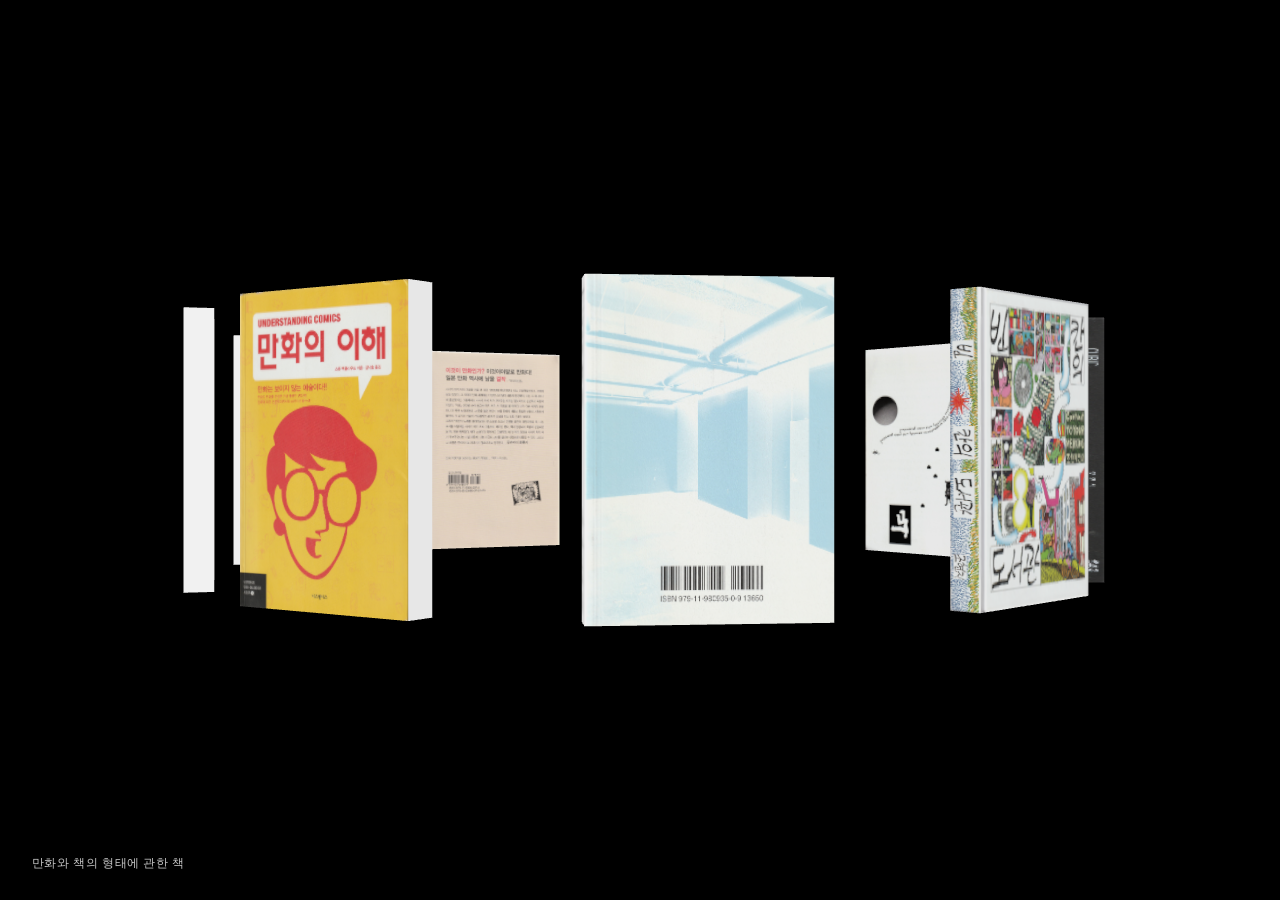
==== 스케치/index.html @ 076b5c55 "library 추가(26.08.13)" ====
<!doctype html>
<html lang="ko">
<head>
  <meta charset="utf-8" />
  <title>스케치</title>
  <meta name="viewport" content="width=device-width, initial-scale=1" />
  <link rel="stylesheet" href="style.css?v=9" />
</head>
<body class="portfolio-embed">
  <header class="site-header">
    <a class="logo-link" href="index.html" aria-label="홈으로 이동">
      <span class="site-wordmark">apple.slice.kr</span>
    </a>
    <nav class="site-nav" aria-label="주요 메뉴">
      <a class="active" href="index.html">Books</a>
    </nav>
  </header>

  <p class="interaction-hint">만화와 책의 형태에 관한 책</p>

  <aside class="book-panel" id="book-panel" aria-live="polite" aria-hidden="true">
    <p class="book-number" id="book-number"></p>
    <h1 id="book-title"></h1>
    <p class="book-author" id="book-author"></p>
    <dl class="book-details">
      <div>
        <dt>Pages</dt>
        <dd id="book-pages"></dd>
      </div>
      <div>
        <dt>Size</dt>
        <dd id="book-size"></dd>
      </div>
    </dl>
  </aside>

<!-- 3D는 전부 JS에서 만듭니다. -->
  <!-- 1) 한국어 3D 라이브러리 (three.js가 안에 들어있어요 — 따로 설치 안 해도 됩니다) -->
  <script src="KRthree.js"></script>
  <script>
    // 한국어 함수들을 바로 쓸 수 있게 등록합니다. (이 두 줄은 그대로 두세요)
    Object.assign(window, KCC3D)
    window.THREE = KCC3D.THREE
  </script>

  <!-- 2) 내가 작성하는 코드 -->
  <script src="script.js?v=11"></script>
</body>
</html>
---- 스케치/style.css ----
html, body {
  margin: 0;
  height: 100%;
  overflow: hidden;
  font-family: Arial, Helvetica, sans-serif;
  background: #000;
}
canvas {
  position: fixed;
  inset: 0;
  z-index: 0;
  display: block;
  touch-action: none;
  cursor: grab;
}

canvas:active { cursor: grabbing; }

.site-header {
  position: fixed;
  inset: 28px 32px auto;
  z-index: 10;
  display: flex;
  align-items: flex-start;
  justify-content: space-between;
}

.portfolio-embed .site-header { display: none; }

.logo-link {
  display: block;
  line-height: 0;
  text-decoration: none;
}

.site-wordmark {
  display: block;
  color: #fff;
  font-family: Arial, Helvetica, sans-serif;
  font-size: clamp(18px, 2vw, 28px);
  font-weight: 700;
  line-height: 1;
  letter-spacing: -.045em;
}

.site-nav {
  display: flex;
  gap: 24px;
}

.site-nav a {
  color: #fff;
  font-size: 13px;
  font-weight: 700;
  letter-spacing: .08em;
  text-decoration: none;
  text-transform: uppercase;
}

.site-nav a:not(.active) {
  opacity: .55;
}

.site-nav a:hover,
.site-nav a:focus-visible {
  opacity: 1;
}

.interaction-hint {
  position: fixed;
  left: 32px;
  bottom: 28px;
  z-index: 9;
  margin: 0;
  color: rgba(255, 255, 255, .78);
  font-size: 12px;
  letter-spacing: .04em;
}

.book-panel {
  position: fixed;
  right: 32px;
  bottom: 28px;
  z-index: 100;
  width: min(292px, calc(100vw - 64px));
  padding: 20px;
  box-sizing: border-box;
  background: #fff;
  color: #000;
  opacity: 0;
  visibility: hidden;
  transform: translateY(16px);
  pointer-events: none;
  transition: opacity .25s ease, transform .25s ease, visibility 0s linear .25s;
}

.book-panel.is-visible {
  opacity: 1;
  visibility: visible;
  transform: translateY(0);
  pointer-events: auto;
  transition-delay: 0s;
}

.book-number,
.book-author {
  margin: 0;
  font-size: 10px;
  font-weight: 700;
  letter-spacing: .1em;
  line-height: 1.32;
  text-transform: uppercase;
}

.book-panel h1 {
  margin: 11px 0 6px;
  font-size: clamp(14px, 1.73vw, 22px);
  line-height: 1.13;
  letter-spacing: -.04em;
}

.book-details {
  display: grid;
  grid-template-columns: 1fr 1fr;
  gap: 16px;
  margin: 19px 0 0;
  padding-top: 16px;
  border-top: 1px solid rgba(0, 0, 0, .2);
}

.book-details div {
  min-width: 0;
}

.book-details dt {
  margin-bottom: 5px;
  font-size: 8px;
  font-weight: 700;
  letter-spacing: .1em;
  line-height: 1.32;
  text-transform: uppercase;
}

.book-details dd {
  margin: 0;
  font-size: 12px;
  font-weight: 700;
  line-height: 1.32;
}

@media (max-width: 600px) {
  .site-header {
    inset: 20px 20px auto;
  }

  .site-nav {
    gap: 16px;
  }

  .interaction-hint {
    display: none;
  }

  .book-panel {
    right: 20px;
    bottom: 20px;
    width: min(292px, calc(100vw - 40px));
    padding: 16px;
  }
}
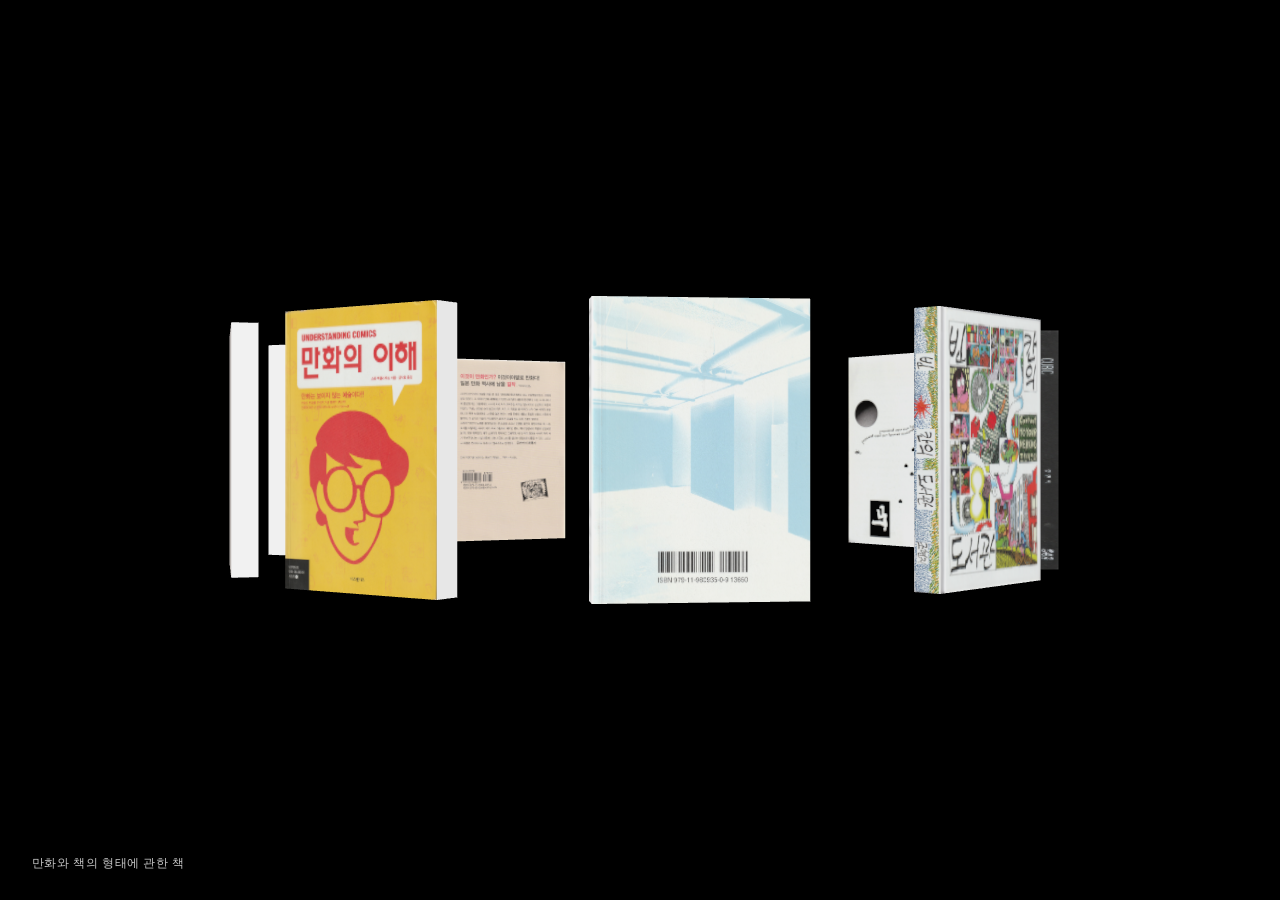
==== commit b2ba9382: "세부사항 수정" ====
--- a/스케치/index.html
+++ b/스케치/index.html
@@ -4,7 +4,7 @@
   <meta charset="utf-8" />
   <title>스케치</title>
   <meta name="viewport" content="width=device-width, initial-scale=1" />
-  <link rel="stylesheet" href="style.css?v=9" />
+  <link rel="stylesheet" href="style.css?v=14" />
 </head>
 <body class="portfolio-embed">
   <header class="site-header">
@@ -44,6 +44,6 @@
   </script>
 
   <!-- 2) 내가 작성하는 코드 -->
-  <script src="script.js?v=11"></script>
+  <script src="script.js?v=13"></script>
 </body>
 </html>
--- a/스케치/style.css
+++ b/스케치/style.css
@@ -87,6 +87,7 @@
   box-sizing: border-box;
   background: #fff;
   color: #000;
+  border-radius: 12px;
   opacity: 0;
   visibility: hidden;
   transform: translateY(16px);
@@ -162,9 +163,20 @@
   }
 
   .book-panel {
-    right: 20px;
-    bottom: 20px;
-    width: min(292px, calc(100vw - 40px));
-    padding: 16px;
+    right: auto;
+    bottom: 14px;
+    left: 50%;
+    width: min(70vw, 288px);
+    max-height: calc(100svh - 90px);
+    padding: 15px;
+    border-radius: 12px;
+    transform: translate(-50%, calc(100% + 28px));
+    transition: opacity .32s ease, transform .42s cubic-bezier(.22,.75,.24,1), visibility 0s linear .42s;
   }
+
+  .book-panel.is-visible {
+    transform: translate(-50%, 0);
+    transition-delay: 0s;
+  }
+
 }
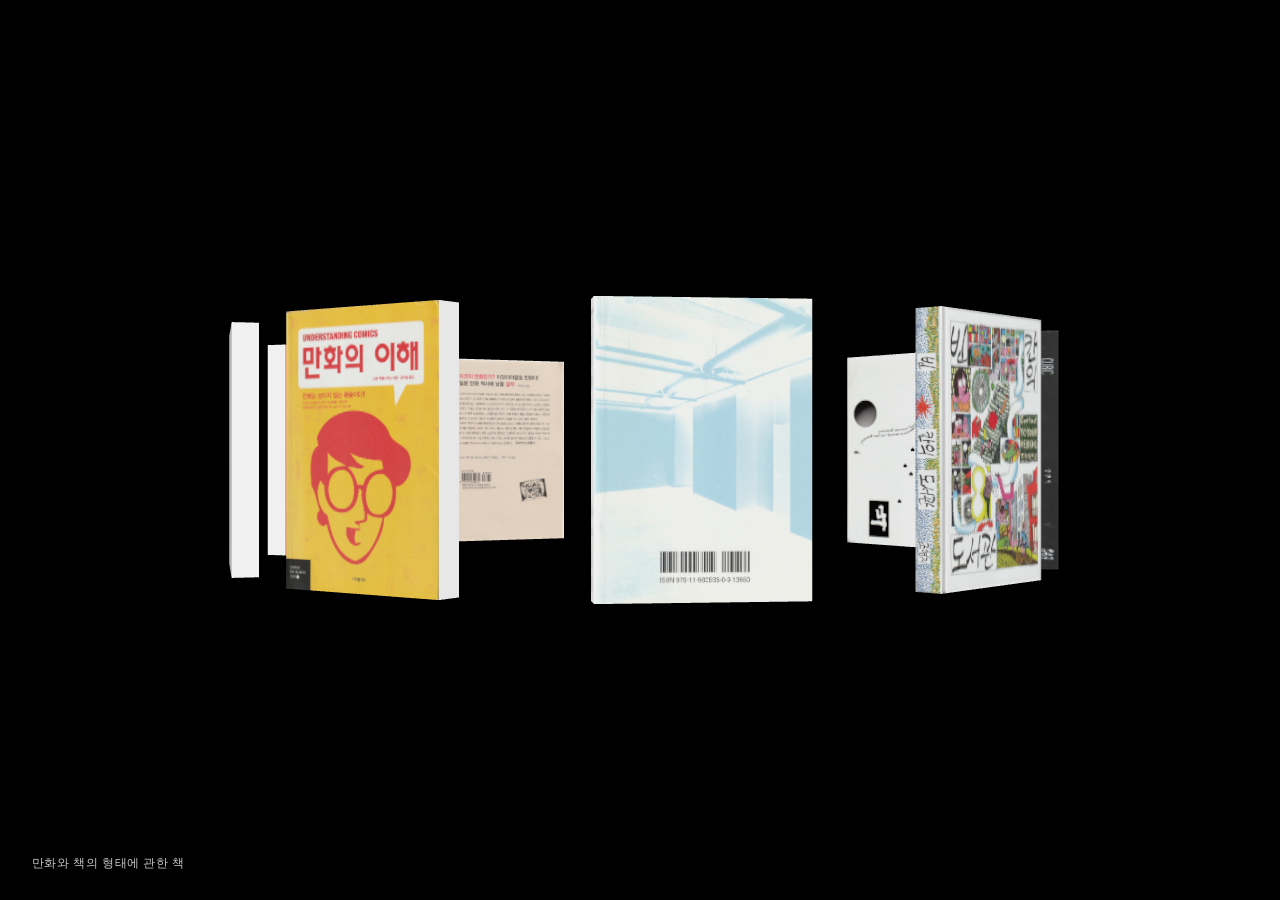
==== commit 28691148: "세부사항 수정(26.08.14)" ====
--- a/스케치/index.html
+++ b/스케치/index.html
@@ -4,7 +4,7 @@
   <meta charset="utf-8" />
   <title>스케치</title>
   <meta name="viewport" content="width=device-width, initial-scale=1" />
-  <link rel="stylesheet" href="style.css?v=14" />
+  <link rel="stylesheet" href="style.css?v=39" />
 </head>
 <body class="portfolio-embed">
   <header class="site-header">
@@ -20,16 +20,26 @@
 
   <aside class="book-panel" id="book-panel" aria-live="polite" aria-hidden="true">
     <p class="book-number" id="book-number"></p>
-    <h1 id="book-title"></h1>
-    <p class="book-author" id="book-author"></p>
+    <div class="book-heading">
+      <h1 id="book-title"></h1>
+      <p class="book-author" id="book-author"></p>
+    </div>
     <dl class="book-details">
       <div>
-        <dt>Pages</dt>
-        <dd id="book-pages"></dd>
+        <dt>Year</dt>
+        <dd id="book-year"></dd>
+      </div>
+      <div>
+        <dt>Format</dt>
+        <dd id="book-format"></dd>
       </div>
       <div>
         <dt>Size</dt>
         <dd id="book-size"></dd>
+      </div>
+      <div>
+        <dt>Pages</dt>
+        <dd id="book-pages"></dd>
       </div>
     </dl>
   </aside>
@@ -44,6 +54,6 @@
   </script>
 
   <!-- 2) 내가 작성하는 코드 -->
-  <script src="script.js?v=13"></script>
+  <script src="script.js?v=20"></script>
 </body>
 </html>
--- a/스케치/style.css
+++ b/스케치/style.css
@@ -80,10 +80,10 @@
 .book-panel {
   position: fixed;
   right: 32px;
-  bottom: 28px;
+  bottom: 32px;
   z-index: 100;
-  width: min(292px, calc(100vw - 64px));
-  padding: 20px;
+  width: min(320px, calc(100vw - 64px));
+  padding: 16px 22px;
   box-sizing: border-box;
   background: #fff;
   color: #000;
@@ -113,30 +113,45 @@
   text-transform: uppercase;
 }
 
+.book-heading {
+  display: flex;
+  align-items: baseline;
+  gap: 10px;
+  margin: 9px 0 5px;
+  white-space: nowrap;
+}
+
 .book-panel h1 {
-  margin: 11px 0 6px;
-  font-size: clamp(14px, 1.73vw, 22px);
+  min-width: 0;
+  margin: 0;
+  font-size: clamp(13.34px, 1.65vw, 21px);
   line-height: 1.13;
   letter-spacing: -.04em;
 }
 
+.book-heading .book-author {
+  flex: 0 0 auto;
+}
+
 .book-details {
-  display: grid;
-  grid-template-columns: 1fr 1fr;
-  gap: 16px;
-  margin: 19px 0 0;
-  padding-top: 16px;
+  display: flex;
+  justify-content: flex-start;
+  align-items: flex-start;
+  gap: clamp(12.65px, 3.8vw, 17.7px);
+  margin: 15px 0 0;
+  padding-top: 13px;
   border-top: 1px solid rgba(0, 0, 0, .2);
 }
 
 .book-details div {
-  min-width: 0;
+  flex: 0 0 auto;
+  text-align: left;
 }
 
 .book-details dt {
   margin-bottom: 5px;
   font-size: 8px;
-  font-weight: 700;
+  font-weight: 400;
   letter-spacing: .1em;
   line-height: 1.32;
   text-transform: uppercase;
@@ -145,8 +160,9 @@
 .book-details dd {
   margin: 0;
   font-size: 12px;
-  font-weight: 700;
+  font-weight: 400;
   line-height: 1.32;
+  white-space: nowrap;
 }
 
 @media (max-width: 600px) {
@@ -164,11 +180,11 @@
 
   .book-panel {
     right: auto;
-    bottom: 14px;
+    bottom: 20px;
     left: 50%;
-    width: min(70vw, 288px);
+    width: min(74.8vw, 292px);
     max-height: calc(100svh - 90px);
-    padding: 15px;
+    padding: 12px 16.5px;
     border-radius: 12px;
     transform: translate(-50%, calc(100% + 28px));
     transition: opacity .32s ease, transform .42s cubic-bezier(.22,.75,.24,1), visibility 0s linear .42s;
@@ -179,4 +195,16 @@
     transition-delay: 0s;
   }
 
-}
+  .book-panel h1 {
+    font-size: clamp(17px, 5.4vw, 21px);
+  }
+
+  .book-details dt {
+    font-size: 7px;
+  }
+
+  .book-details dd {
+    font-size: 10px;
+  }
+
+}
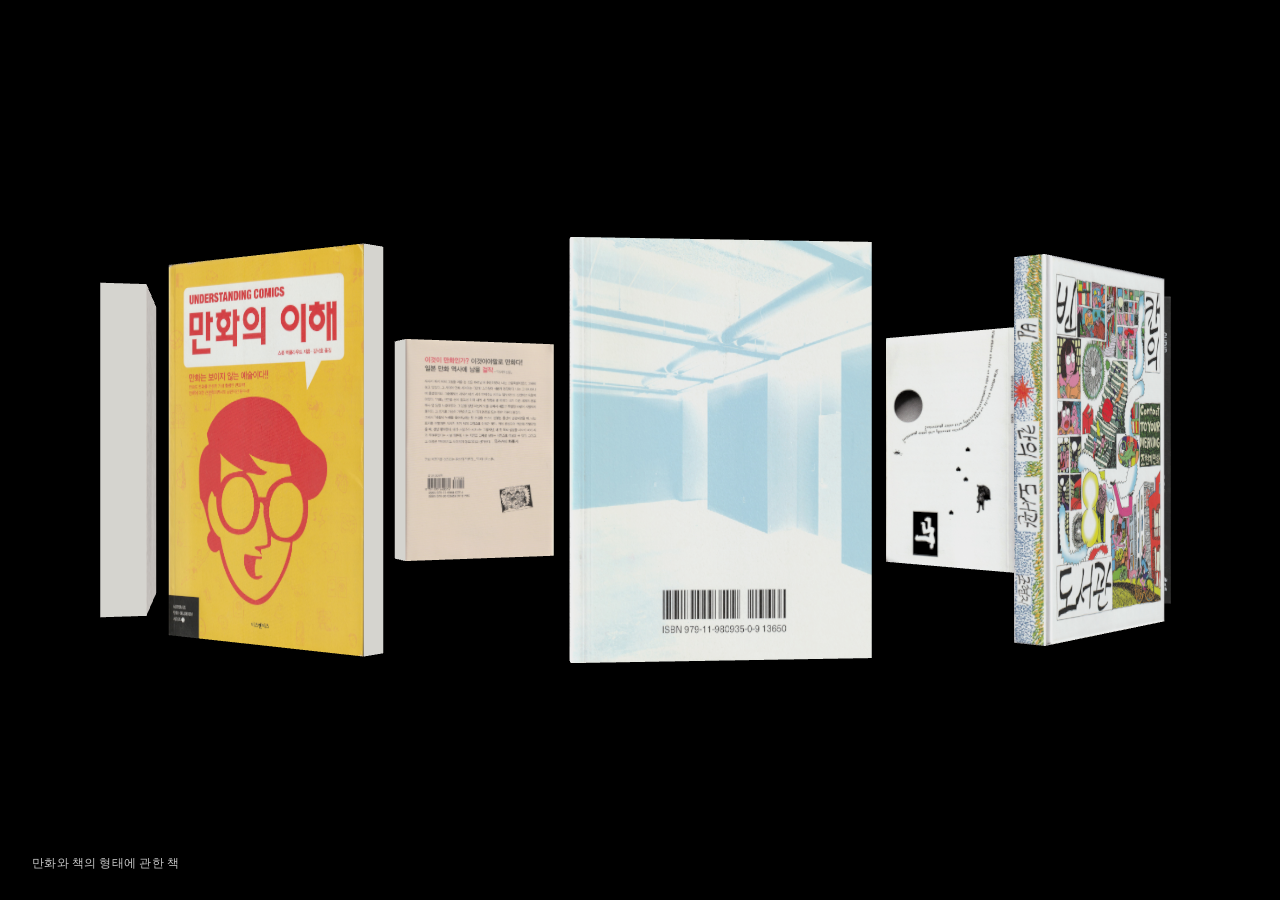
==== commit 607bba04: "폰트 수정" ====
--- a/스케치/index.html
+++ b/스케치/index.html
@@ -4,7 +4,7 @@
   <meta charset="utf-8" />
   <title>스케치</title>
   <meta name="viewport" content="width=device-width, initial-scale=1" />
-  <link rel="stylesheet" href="style.css?v=39" />
+  <link rel="stylesheet" href="style.css?v=47" />
 </head>
 <body class="portfolio-embed">
   <header class="site-header">
@@ -54,6 +54,6 @@
   </script>
 
   <!-- 2) 내가 작성하는 코드 -->
-  <script src="script.js?v=20"></script>
+  <script src="script.js?v=30"></script>
 </body>
 </html>
--- a/스케치/style.css
+++ b/스케치/style.css
@@ -1,8 +1,40 @@
+@font-face {
+  font-family: "Theinhardt";
+  src: url("../font/Theinhardt-Regular.otf") format("opentype");
+  font-style: normal;
+  font-weight: 400;
+  font-display: swap;
+}
+
+@font-face {
+  font-family: "Theinhardt";
+  src: url("../font/Theinhardt-RegularIta.otf") format("opentype");
+  font-style: italic;
+  font-weight: 400;
+  font-display: swap;
+}
+
+@font-face {
+  font-family: "Theinhardt";
+  src: url("../font/Theinhardt-Bold.otf") format("opentype");
+  font-style: normal;
+  font-weight: 700;
+  font-display: swap;
+}
+
+@font-face {
+  font-family: "Theinhardt";
+  src: url("../font/Theinhardt-BoldIta.otf") format("opentype");
+  font-style: italic;
+  font-weight: 700;
+  font-display: swap;
+}
+
 html, body {
   margin: 0;
   height: 100%;
   overflow: hidden;
-  font-family: Arial, Helvetica, sans-serif;
+  font-family: "Theinhardt", Arial, Helvetica, sans-serif;
   background: #000;
 }
 canvas {
@@ -12,6 +44,7 @@
   display: block;
   touch-action: none;
   cursor: grab;
+  filter: brightness(.93);
 }
 
 canvas:active { cursor: grabbing; }
@@ -36,7 +69,7 @@
 .site-wordmark {
   display: block;
   color: #fff;
-  font-family: Arial, Helvetica, sans-serif;
+  font-family: "Theinhardt", Arial, Helvetica, sans-serif;
   font-size: clamp(18px, 2vw, 28px);
   font-weight: 700;
   line-height: 1;
@@ -137,10 +170,14 @@
   display: flex;
   justify-content: flex-start;
   align-items: flex-start;
-  gap: clamp(12.65px, 3.8vw, 17.7px);
+  gap: clamp(15.18px, 4.56vw, 21.24px);
   margin: 15px 0 0;
   padding-top: 13px;
   border-top: 1px solid rgba(0, 0, 0, .2);
+}
+
+.book-panel.has-expanded-details .book-details {
+  gap: clamp(18.975px, 5.7vw, 26.55px);
 }
 
 .book-details div {
@@ -199,6 +236,14 @@
     font-size: clamp(17px, 5.4vw, 21px);
   }
 
+  .book-details {
+    gap: clamp(19.734px, 5.928vw, 27.612px);
+  }
+
+  .book-panel.has-expanded-details .book-details {
+    gap: clamp(24.6675px, 7.41vw, 34.515px);
+  }
+
   .book-details dt {
     font-size: 7px;
   }
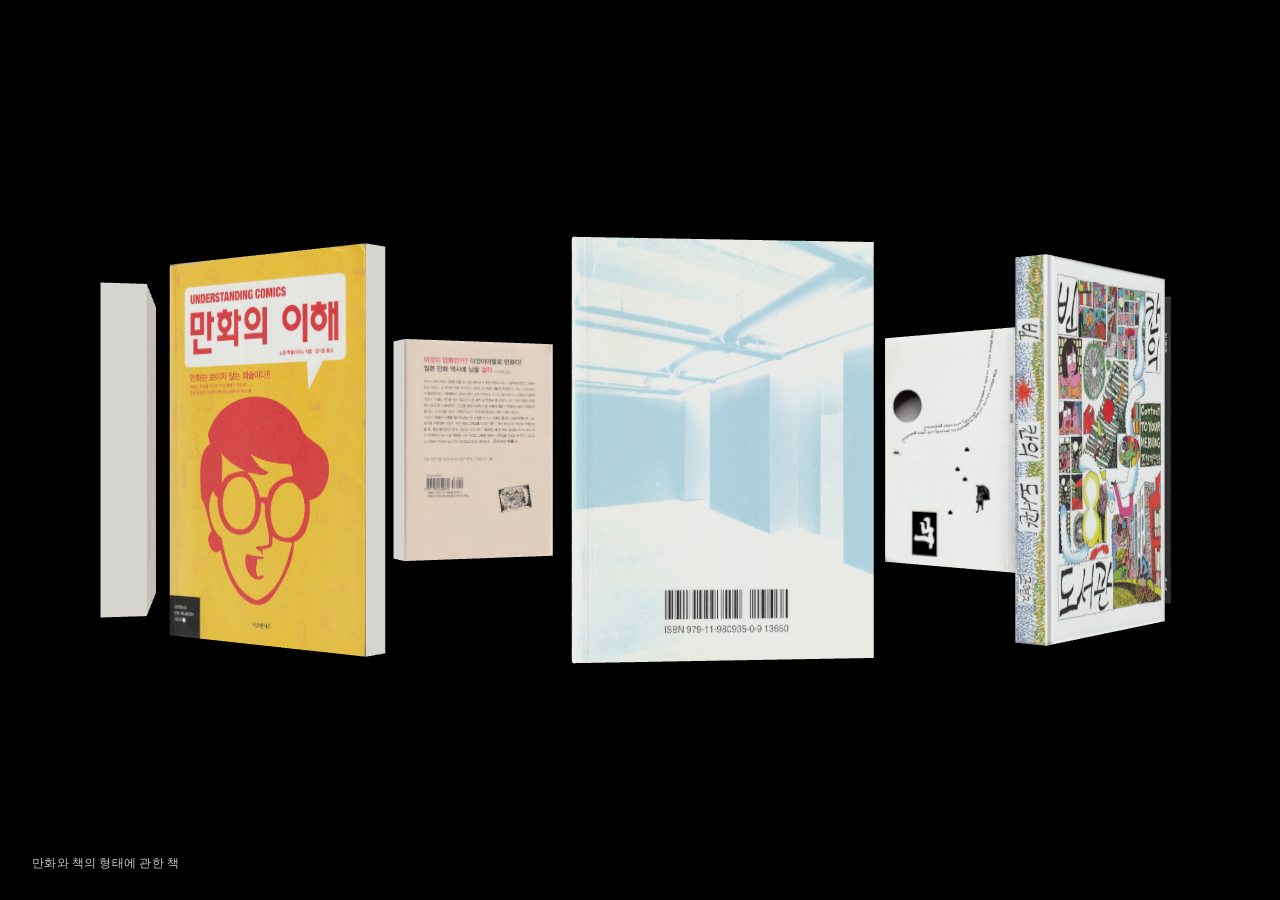
==== commit 82360039: "세부사항 수정(26.08.15)" ====
--- a/스케치/index.html
+++ b/스케치/index.html
@@ -4,7 +4,7 @@
   <meta charset="utf-8" />
   <title>스케치</title>
   <meta name="viewport" content="width=device-width, initial-scale=1" />
-  <link rel="stylesheet" href="style.css?v=47" />
+  <link rel="stylesheet" href="style.css?v=48" />
 </head>
 <body class="portfolio-embed">
   <header class="site-header">
@@ -54,6 +54,6 @@
   </script>
 
   <!-- 2) 내가 작성하는 코드 -->
-  <script src="script.js?v=30"></script>
+  <script src="script.js?v=31"></script>
 </body>
 </html>
--- a/스케치/style.css
+++ b/스케치/style.css
@@ -212,7 +212,22 @@
   }
 
   .interaction-hint {
-    display: none;
+    display: block;
+    left: 50%;
+    bottom: 20px;
+    width: max-content;
+    max-width: calc(100vw - 40px);
+    opacity: 0;
+    visibility: hidden;
+    transform: translate(-50%, calc(100% + 28px));
+    transition: opacity .32s ease, transform .42s cubic-bezier(.22,.75,.24,1), visibility 0s linear .42s;
+  }
+
+  .interaction-hint.is-visible {
+    opacity: 1;
+    visibility: visible;
+    transform: translate(-50%, 0);
+    transition-delay: 0s;
   }
 
   .book-panel {
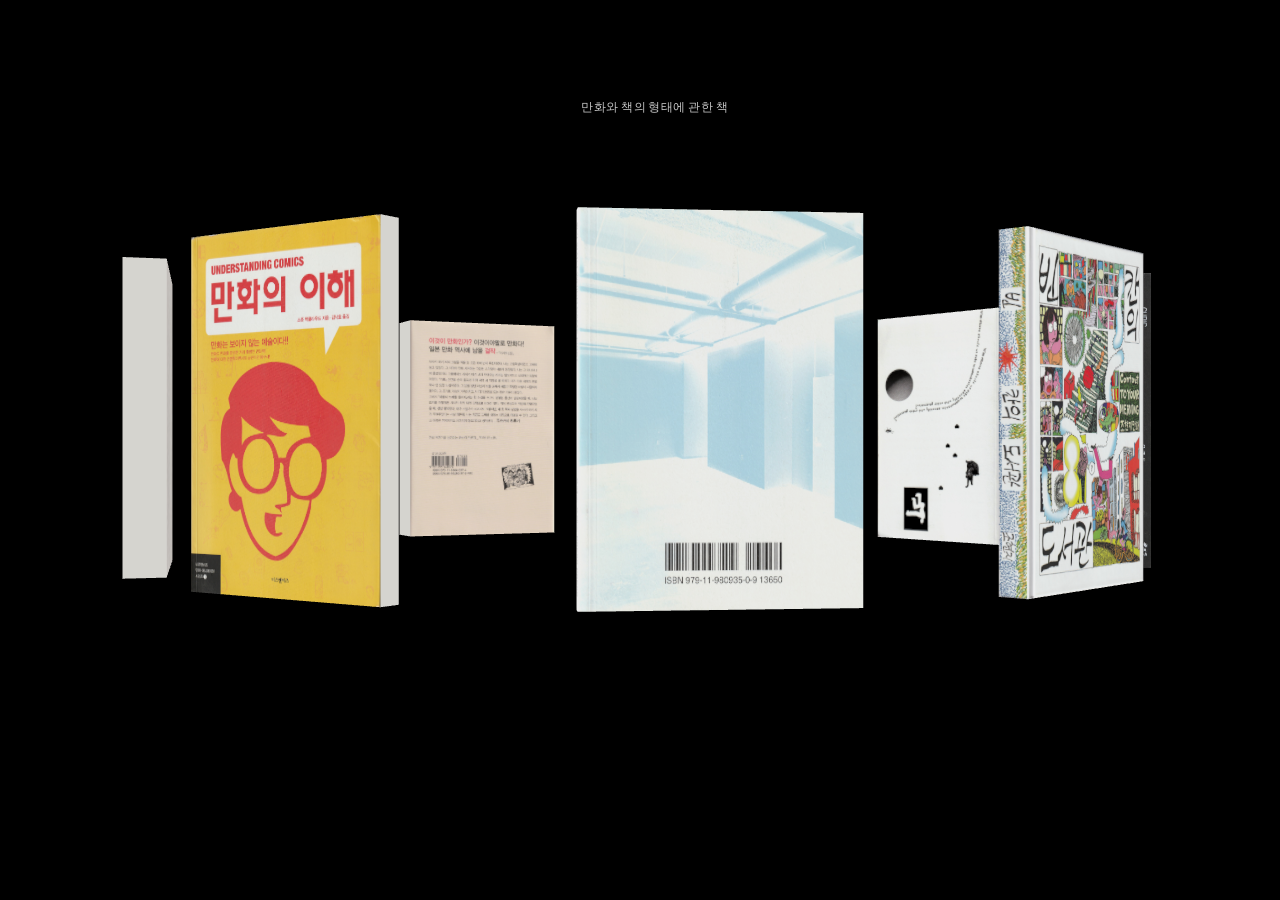
==== commit dbefb752: "레이아웃 및 텍스트 수정 (26.08.21)" ====
--- a/스케치/index.html
+++ b/스케치/index.html
@@ -4,7 +4,10 @@
   <meta charset="utf-8" />
   <title>스케치</title>
   <meta name="viewport" content="width=device-width, initial-scale=1" />
-  <link rel="stylesheet" href="style.css?v=48" />
+  <link rel="preconnect" href="https://fonts.googleapis.com" />
+  <link rel="preconnect" href="https://fonts.gstatic.com" crossorigin />
+  <link href="https://fonts.googleapis.com/css2?family=Gasoek+One&family=Google+Sans+Flex:opsz,wght@6..144,1..1000&family=Google+Sans:ital,opsz,wght@0,17..18,400..700;1,17..18,400..700&family=Gowun+Batang&family=Montagu+Slab:opsz,wght@16..144,100..700&display=swap" rel="stylesheet" />
+  <link rel="stylesheet" href="style.css?v=61" />
 </head>
 <body class="portfolio-embed">
   <header class="site-header">
@@ -19,27 +22,26 @@
   <p class="interaction-hint">만화와 책의 형태에 관한 책</p>
 
   <aside class="book-panel" id="book-panel" aria-live="polite" aria-hidden="true">
-    <p class="book-number" id="book-number"></p>
     <div class="book-heading">
       <h1 id="book-title"></h1>
-      <p class="book-author" id="book-author"></p>
+      <p class="book-byline">
+        <span id="book-author"></span>
+        <span aria-hidden="true">·</span>
+        <span id="book-year"></span>
+      </p>
     </div>
     <dl class="book-details">
       <div>
-        <dt>Year</dt>
-        <dd id="book-year"></dd>
-      </div>
-      <div>
-        <dt>Format</dt>
-        <dd id="book-format"></dd>
+        <dt>Pages</dt>
+        <dd id="book-pages"></dd>
       </div>
       <div>
         <dt>Size</dt>
         <dd id="book-size"></dd>
       </div>
       <div>
-        <dt>Pages</dt>
-        <dd id="book-pages"></dd>
+        <dt>Format</dt>
+        <dd id="book-format"></dd>
       </div>
     </dl>
   </aside>
@@ -54,6 +56,6 @@
   </script>
 
   <!-- 2) 내가 작성하는 코드 -->
-  <script src="script.js?v=31"></script>
+  <script src="script.js?v=37"></script>
 </body>
 </html>
--- a/스케치/style.css
+++ b/스케치/style.css
@@ -27,6 +27,14 @@
   src: url("../font/Theinhardt-BoldIta.otf") format("opentype");
   font-style: italic;
   font-weight: 700;
+  font-display: swap;
+}
+
+@font-face {
+  font-family: "P22 Mercian";
+  src: url("../font/P22 Mercian W00 Regular.otf") format("opentype");
+  font-style: normal;
+  font-weight: 400;
   font-display: swap;
 }
 
@@ -101,29 +109,38 @@
 
 .interaction-hint {
   position: fixed;
-  left: 32px;
-  bottom: 28px;
+  top: clamp(62px, 11svh, 104px);
+  left: 51.15%;
   z-index: 9;
+  width: max-content;
+  max-width: calc(100vw - 64px);
   margin: 0;
   color: rgba(255, 255, 255, .78);
   font-size: 12px;
   letter-spacing: .04em;
+  opacity: 1;
+  visibility: visible;
+  transform: translateX(-50%);
 }
 
 .book-panel {
   position: fixed;
-  right: 32px;
+  top: auto;
   bottom: 32px;
+  left: 51.15%;
   z-index: 100;
-  width: min(320px, calc(100vw - 64px));
-  padding: 16px 22px;
+  width: min(421.2px, calc(81vw - 51.84px));
+  max-height: calc(100svh - 96px);
+  padding: 28px 30px 30px;
   box-sizing: border-box;
-  background: #fff;
-  color: #000;
-  border-radius: 12px;
+  overflow-y: auto;
+  background: transparent;
+  color: #fff;
+  border: 0;
   opacity: 0;
   visibility: hidden;
-  transform: translateY(16px);
+  transform: translate(-50%, calc(100% + 32px)) scale(.6762);
+  transform-origin: center bottom;
   pointer-events: none;
   transition: opacity .25s ease, transform .25s ease, visibility 0s linear .25s;
 }
@@ -131,75 +148,68 @@
 .book-panel.is-visible {
   opacity: 1;
   visibility: visible;
-  transform: translateY(0);
+  transform: translate(-50%, 0) scale(.6762);
   pointer-events: auto;
   transition-delay: 0s;
 }
 
-.book-number,
-.book-author {
+.book-heading {
+  display:flex;
+  flex-wrap:nowrap;
+  align-items:center;
+  justify-content:flex-start;
+  gap:8px 12px;
+}
+
+.book-panel h1 {
+  min-width:0;
+  margin: 0;
+  font: 500 clamp(14.45px, 1.785vw, 24.65px)/1.05 "Montagu Slab", "Gowun Batang", Georgia, "Times New Roman", serif;
+  font-optical-sizing:auto;
+  letter-spacing: -.02em;
+  white-space:nowrap;
+}
+
+.book-byline {
+  flex:0 0 auto;
+  margin:0;
+  color:rgba(255,255,255,.76);
+  font-size:11px;
+  font-weight:400;
+  letter-spacing:.04em;
+  line-height:1.3;
+  white-space:nowrap;
+}
+
+.book-details {
+  margin: 30px 0 0;
+  border-top: 1px solid rgba(255, 255, 255, .72);
+}
+
+.book-details div {
+  display: grid;
+  grid-template-columns: minmax(82px, .8fr) minmax(0, 1.5fr);
+  align-items: baseline;
+  gap: 18px;
+  padding: 11px 0 12px;
+  border-bottom: 1px solid rgba(255, 255, 255, .24);
+}
+
+.book-details dt {
   margin: 0;
   font-size: 10px;
-  font-weight: 700;
+  font-weight: 400;
   letter-spacing: .1em;
-  line-height: 1.32;
+  line-height: 1.25;
   text-transform: uppercase;
 }
 
-.book-heading {
-  display: flex;
-  align-items: baseline;
-  gap: 10px;
-  margin: 9px 0 5px;
-  white-space: nowrap;
-}
-
-.book-panel h1 {
-  min-width: 0;
-  margin: 0;
-  font-size: clamp(13.34px, 1.65vw, 21px);
-  line-height: 1.13;
-  letter-spacing: -.04em;
-}
-
-.book-heading .book-author {
-  flex: 0 0 auto;
-}
-
-.book-details {
-  display: flex;
-  justify-content: flex-start;
-  align-items: flex-start;
-  gap: clamp(15.18px, 4.56vw, 21.24px);
-  margin: 15px 0 0;
-  padding-top: 13px;
-  border-top: 1px solid rgba(0, 0, 0, .2);
-}
-
-.book-panel.has-expanded-details .book-details {
-  gap: clamp(18.975px, 5.7vw, 26.55px);
-}
-
-.book-details div {
-  flex: 0 0 auto;
-  text-align: left;
-}
-
-.book-details dt {
-  margin-bottom: 5px;
-  font-size: 8px;
-  font-weight: 400;
-  letter-spacing: .1em;
-  line-height: 1.32;
-  text-transform: uppercase;
-}
-
 .book-details dd {
   margin: 0;
-  font-size: 12px;
-  font-weight: 400;
-  line-height: 1.32;
-  white-space: nowrap;
+  font-size: 13px;
+  font-weight: 400;
+  line-height: 1.35;
+  overflow-wrap: anywhere;
 }
 
 @media (max-width: 600px) {
@@ -212,59 +222,44 @@
   }
 
   .interaction-hint {
-    display: block;
-    left: 50%;
-    bottom: 20px;
-    width: max-content;
     max-width: calc(100vw - 40px);
-    opacity: 0;
-    visibility: hidden;
-    transform: translate(-50%, calc(100% + 28px));
-    transition: opacity .32s ease, transform .42s cubic-bezier(.22,.75,.24,1), visibility 0s linear .42s;
-  }
-
-  .interaction-hint.is-visible {
-    opacity: 1;
-    visibility: visible;
-    transform: translate(-50%, 0);
-    transition-delay: 0s;
   }
 
   .book-panel {
     right: auto;
     bottom: 20px;
-    left: 50%;
-    width: min(74.8vw, 292px);
+    width: min(calc(81vw - 29.16px), 340.2px);
     max-height: calc(100svh - 90px);
-    padding: 12px 16.5px;
-    border-radius: 12px;
-    transform: translate(-50%, calc(100% + 28px));
+    padding: 21px 20px 22px;
+    transform: translate(-50%, calc(100% + 28px)) scale(.74382);
+    transform-origin:center bottom;
     transition: opacity .32s ease, transform .42s cubic-bezier(.22,.75,.24,1), visibility 0s linear .42s;
   }
 
   .book-panel.is-visible {
-    transform: translate(-50%, 0);
+    transform: translate(-50%, 0) scale(.74382);
     transition-delay: 0s;
   }
 
   .book-panel h1 {
-    font-size: clamp(17px, 5.4vw, 21px);
-  }
-
-  .book-details {
-    gap: clamp(19.734px, 5.928vw, 27.612px);
-  }
-
-  .book-panel.has-expanded-details .book-details {
-    gap: clamp(24.6675px, 7.41vw, 34.515px);
+    font-size: clamp(11.475px, 4.01625vw, 16.83px);
+  }
+
+  .book-heading { gap:6px 9px; }
+  .book-byline { font-size:9px; }
+  .book-details { margin-top:24px; }
+  .book-details div {
+    grid-template-columns:72px minmax(0, 1fr);
+    gap:14px;
+    padding:9px 0 10px;
   }
 
   .book-details dt {
-    font-size: 7px;
+    font-size: 8px;
   }
 
   .book-details dd {
-    font-size: 10px;
-  }
-
-}
+    font-size: 11px;
+  }
+
+}
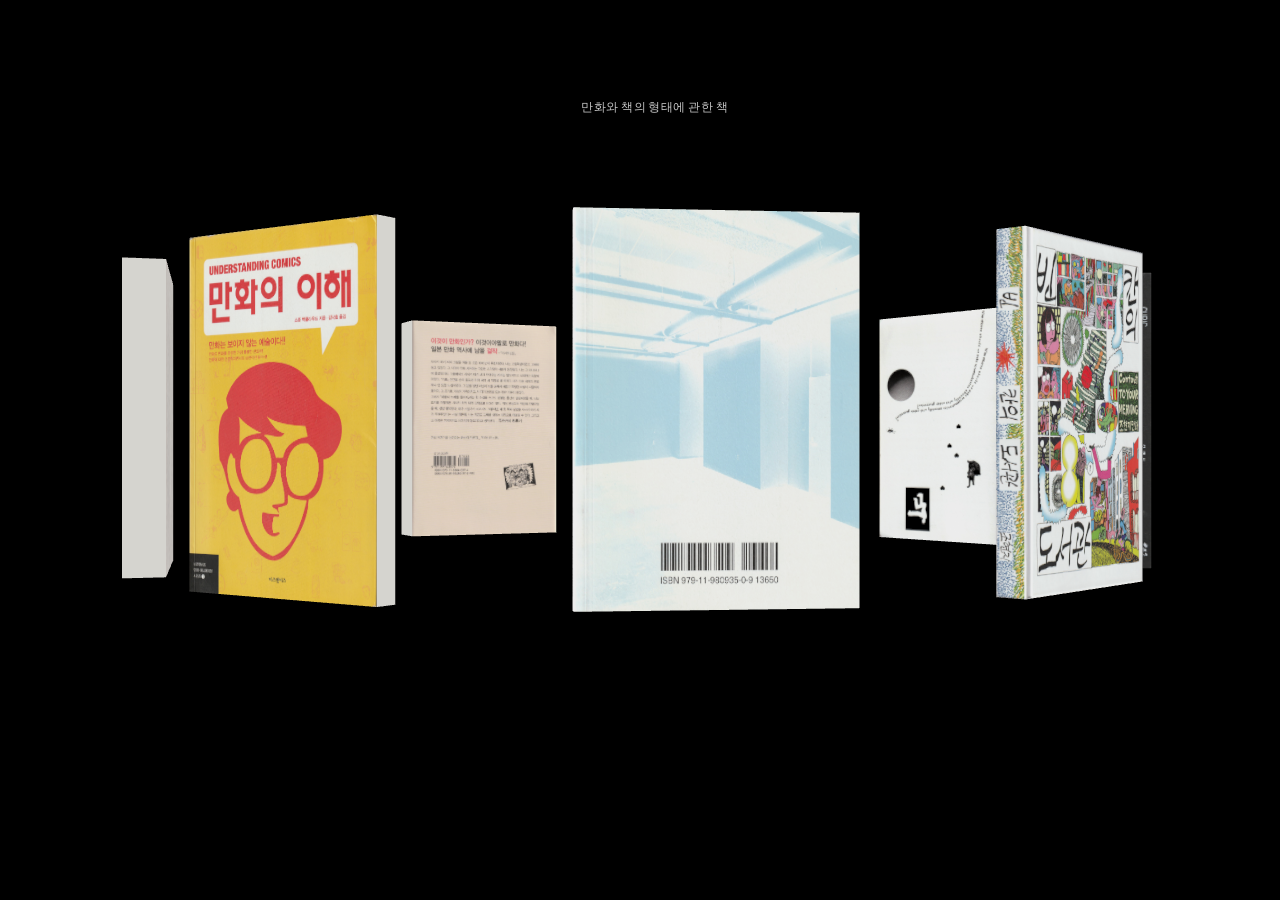
==== commit 00d9d338: "텍스트 크기 수정" ====
--- a/스케치/index.html
+++ b/스케치/index.html
@@ -7,7 +7,7 @@
   <link rel="preconnect" href="https://fonts.googleapis.com" />
   <link rel="preconnect" href="https://fonts.gstatic.com" crossorigin />
   <link href="https://fonts.googleapis.com/css2?family=Gasoek+One&family=Google+Sans+Flex:opsz,wght@6..144,1..1000&family=Google+Sans:ital,opsz,wght@0,17..18,400..700;1,17..18,400..700&family=Gowun+Batang&family=Montagu+Slab:opsz,wght@16..144,100..700&display=swap" rel="stylesheet" />
-  <link rel="stylesheet" href="style.css?v=61" />
+  <link rel="stylesheet" href="style.css?v=64" />
 </head>
 <body class="portfolio-embed">
   <header class="site-header">
--- a/스케치/style.css
+++ b/스케치/style.css
@@ -139,7 +139,7 @@
   border: 0;
   opacity: 0;
   visibility: hidden;
-  transform: translate(-50%, calc(100% + 32px)) scale(.6762);
+  transform: translate(-50%, calc(100% + 32px)) scale(.81144);
   transform-origin: center bottom;
   pointer-events: none;
   transition: opacity .25s ease, transform .25s ease, visibility 0s linear .25s;
@@ -148,7 +148,7 @@
 .book-panel.is-visible {
   opacity: 1;
   visibility: visible;
-  transform: translate(-50%, 0) scale(.6762);
+  transform: translate(-50%, 0) scale(.81144);
   pointer-events: auto;
   transition-delay: 0s;
 }
@@ -227,17 +227,17 @@
 
   .book-panel {
     right: auto;
-    bottom: 20px;
+    bottom: 25px;
     width: min(calc(81vw - 29.16px), 340.2px);
     max-height: calc(100svh - 90px);
     padding: 21px 20px 22px;
-    transform: translate(-50%, calc(100% + 28px)) scale(.74382);
+    transform: translate(-50%, calc(100% + 28px)) scale(.85);
     transform-origin:center bottom;
     transition: opacity .32s ease, transform .42s cubic-bezier(.22,.75,.24,1), visibility 0s linear .42s;
   }
 
   .book-panel.is-visible {
-    transform: translate(-50%, 0) scale(.74382);
+    transform: translate(-50%, 0) scale(.85);
     transition-delay: 0s;
   }
 
